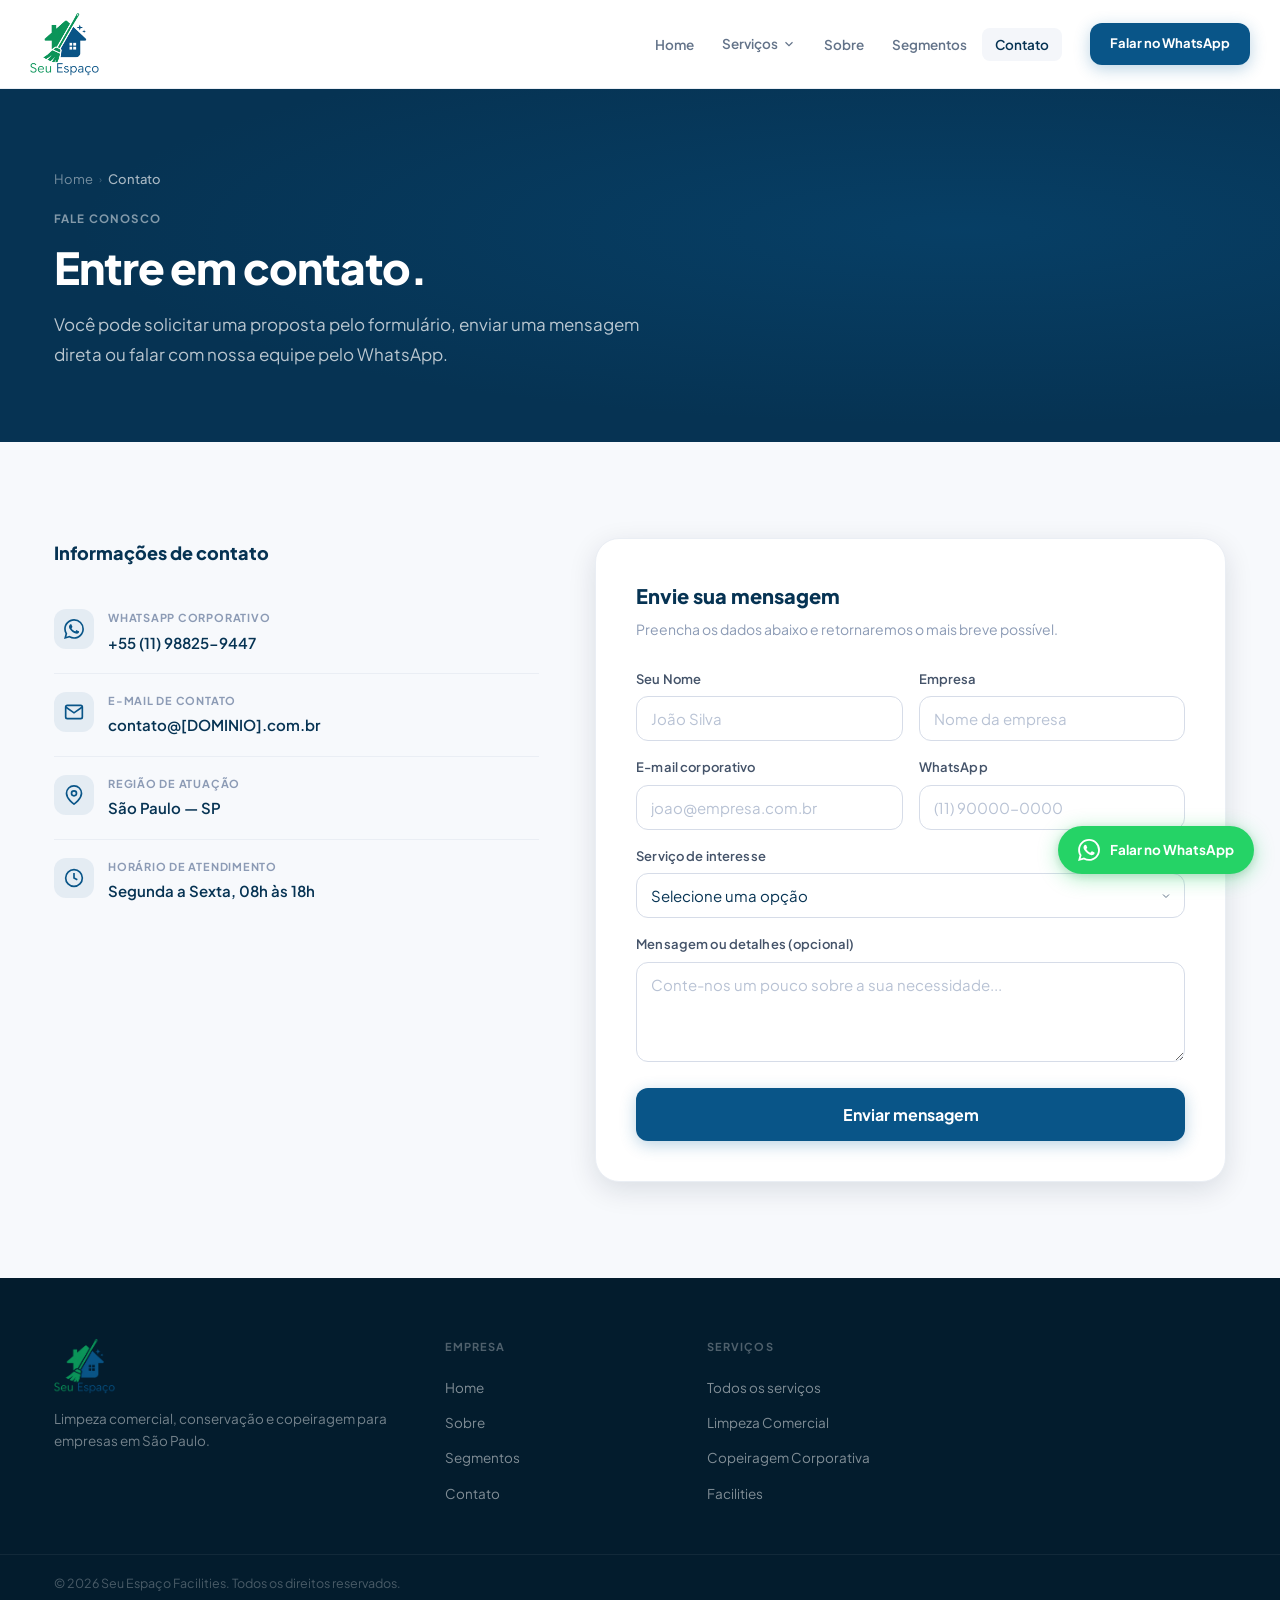
==== contato/index.html @ 8b6ae2b0 "feat: complete institutional site restructuring (SEO, Services Hub, Contact, Segments)" ====
<!DOCTYPE html>
<html lang="pt-BR">
<head>
  <meta charset="UTF-8" />
  <meta name="viewport" content="width=device-width, initial-scale=1.0" />
  <title>Contato | Seu Espaço Facilities</title>
  <meta name="description" content="Entre em contato com a Seu Espaço Facilities. Solicite uma proposta de serviços terceirizados de limpeza e copeiragem para a sua empresa." />
  <meta name="robots" content="index, follow" />
  <link rel="canonical" href="https://www.seuespaco.com.br/contato/" />
  <meta property="og:type" content="website" />
  <meta property="og:url" content="https://www.seuespaco.com.br/contato/" />
  <meta property="og:title" content="Contato | Seu Espaço Facilities" />
  <meta property="og:description" content="Solicite uma proposta de serviços terceirizados para a sua empresa." />
  <link rel="icon" type="image/png" href="/images/favicon.png" />
  <link rel="preconnect" href="https://fonts.googleapis.com" />
  <link rel="preconnect" href="https://fonts.gstatic.com" crossorigin />
  <link href="https://fonts.googleapis.com/css2?family=Plus+Jakarta+Sans:wght@400;500;600;700;800&display=swap" rel="stylesheet" />
  <link rel="stylesheet" href="/style.css" />
</head>
<body>
  <header class="site-header" id="site-header" role="banner">
    <div class="container header-inner">
      <a href="/" class="logo"><img src="/images/logo.png" alt="Seu Espaço Facilities" style="height:64px;width:auto;" /></a>
      <nav class="nav" role="navigation">
        <ul class="nav-list">
          <li><a href="/" class="nav-a">Home</a></li>
          <li class="has-dropdown">
            <a href="/servicos/" class="nav-a nav-a--has-dropdown">Serviços <svg width="14" height="14" viewBox="0 0 24 24" fill="none" stroke="currentColor" stroke-width="2"><polyline points="6 9 12 15 18 9"/></svg></a>
            <div class="nav-dropdown" role="menu">
              <a href="/servicos/limpeza-comercial/" class="dropdown-item" role="menuitem"><span class="dropdown-item-icon"><svg width="18" height="18" viewBox="0 0 24 24" fill="none" stroke="currentColor" stroke-width="1.5"><path d="M3 9l9-7 9 7v11a2 2 0 01-2 2H5a2 2 0 01-2-2z"/><polyline points="9 22 9 12 15 12 15 22"/></svg></span><span><strong>Limpeza Comercial</strong><small>Para escritórios, clínicas e empresas</small></span></a>
              <a href="/servicos/copeiragem/" class="dropdown-item" role="menuitem"><span class="dropdown-item-icon"><svg width="18" height="18" viewBox="0 0 24 24" fill="none" stroke="currentColor" stroke-width="1.5"><path d="M18 8h1a4 4 0 010 8h-1M2 8h16v9a4 4 0 01-4 4H6a4 4 0 01-4-4V8zM6 1v3M10 1v3M14 1v3"/></svg></span><span><strong>Copeiragem Corporativa</strong><small>Apoio à copa, reuniões e atendimento</small></span></a>
              <a href="/servicos/facilities/" class="dropdown-item" role="menuitem"><span class="dropdown-item-icon"><svg width="18" height="18" viewBox="0 0 24 24" fill="none" stroke="currentColor" stroke-width="1.5"><rect x="2" y="7" width="20" height="14" rx="2"/><path d="M16 21V5a2 2 0 00-2-2h-4a2 2 0 00-2 2v16"/></svg></span><span><strong>Facilities</strong><small>Soluções operacionais integradas</small></span></a>
            </div>
          </li>
          <li><a href="/sobre/" class="nav-a">Sobre</a></li>
          <li><a href="/segmentos/" class="nav-a">Segmentos</a></li>
          <li><a href="/contato/" class="nav-a nav-active">Contato</a></li>
        </ul>
      </nav>
      <a href="https://wa.me/5511988259447?text=Ol%C3%A1%21+Gostaria+de+solicitar+uma+proposta." class="btn btn-primary btn-sm header-cta" data-track="whatsapp" data-loc="header" target="_blank" rel="noopener noreferrer">Falar no WhatsApp</a>
      <button class="hamburger" id="hamburger-btn" aria-expanded="false"><span class="hbar"></span><span class="hbar"></span><span class="hbar"></span></button>
    </div>
    <nav class="mobile-menu" id="mobile-menu" aria-hidden="true">
      <ul>
        <li><a href="/" class="mob-a">Home</a></li>
        <li><button class="mob-a mob-sub-toggle" aria-expanded="false">Serviços <svg class="mob-sub-chevron" width="14" height="14" viewBox="0 0 24 24" fill="none" stroke="currentColor" stroke-width="2" style="transition:transform .2s"><polyline points="6 9 12 15 18 9"/></svg></button>
          <ul class="mob-submenu"><li><a href="/servicos/" class="mob-sub-a">Todos os Serviços</a></li><li><a href="/servicos/limpeza-comercial/" class="mob-sub-a">Limpeza Comercial</a></li><li><a href="/servicos/copeiragem/" class="mob-sub-a">Copeiragem Corporativa</a></li><li><a href="/servicos/facilities/" class="mob-sub-a">Facilities</a></li></ul></li>
        <li><a href="/sobre/" class="mob-a">Sobre</a></li>
        <li><a href="/segmentos/" class="mob-a">Segmentos</a></li>
        <li><a href="/contato/" class="mob-a">Contato</a></li>
      </ul>
      <a href="https://wa.me/5511988259447?text=Ol%C3%A1%21+Gostaria+de+solicitar+uma+proposta." class="btn btn-primary mob-cta btn-full" target="_blank" rel="noopener noreferrer">Falar no WhatsApp</a>
    </nav>
  </header>

  <main>
    <section class="page-hero" aria-label="Contato">
      <div class="container page-hero-inner">
        <nav class="breadcrumb" aria-label="Você está em">
          <a href="/">Home</a><span class="breadcrumb-sep">›</span>
          <span class="breadcrumb-current">Contato</span>
        </nav>
        <span class="page-hero-label">Fale conosco</span>
        <h1>Entre em contato.</h1>
        <p class="page-hero-desc">Você pode solicitar uma proposta pelo formulário, enviar uma mensagem direta ou falar com nossa equipe pelo WhatsApp.</p>
      </div>
    </section>

    <section class="section-pad bg-off" aria-labelledby="contato-title">
      <div class="container">
        <div class="contact-layout">
          
          <div class="contact-info fade-left">
            <h2 class="contact-info-title" id="contato-title">Informações de contato</h2>
            
            <div class="contact-info-item">
              <div class="contact-info-icon"><svg width="20" height="20" viewBox="0 0 24 24" fill="currentColor"><path d="M17.472 14.382c-.297-.149-1.758-.867-2.03-.967-.273-.099-.471-.148-.67.15-.197.297-.767.966-.94 1.164-.173.199-.347.223-.644.075-.297-.15-1.255-.463-2.39-1.475-.883-.788-1.48-1.761-1.653-2.059-.173-.297-.018-.458.13-.606.134-.133.298-.347.446-.52.149-.174.198-.298.298-.497.099-.198.05-.371-.025-.52-.075-.149-.669-1.612-.916-2.207-.242-.579-.487-.5-.669-.51-.173-.008-.371-.01-.57-.01-.198 0-.52.074-.792.372-.272.297-1.04 1.016-1.04 2.479 0 1.462 1.065 2.875 1.213 3.074.149.198 2.096 3.2 5.077 4.487.709.306 1.262.489 1.694.625.712.227 1.36.195 1.871.118.571-.085 1.758-.719 2.006-1.413.248-.694.248-1.289.173-1.413-.074-.124-.272-.198-.57-.347m-5.421 7.403h-.004a9.87 9.87 0 01-5.031-1.378l-.361-.214-3.741.982.998-3.648-.235-.374a9.86 9.86 0 01-1.51-5.26c.001-5.45 4.436-9.884 9.888-9.884 2.64 0 5.122 1.03 6.988 2.898a9.825 9.825 0 012.893 6.994c-.003 5.45-4.437 9.884-9.885 9.884m8.413-18.297A11.815 11.815 0 0012.05 0C5.495 0 .16 5.335.157 11.892c0 2.096.547 4.142 1.588 5.945L.057 24l6.305-1.654a11.882 11.882 0 005.683 1.448h.005c6.554 0 11.89-5.335 11.893-11.893a11.821 11.821 0 00-3.48-8.413z"/></svg></div>
              <div>
                <div class="contact-info-label">WhatsApp Corporativo</div>
                <div class="contact-info-value"><a href="https://wa.me/5511988259447" target="_blank" rel="noopener noreferrer">+55 (11) 98825-9447</a></div>
              </div>
            </div>

            <div class="contact-info-item">
              <div class="contact-info-icon"><svg width="20" height="20" viewBox="0 0 24 24" fill="none" stroke="currentColor" stroke-width="2"><path d="M4 4h16c1.1 0 2 .9 2 2v12c0 1.1-.9 2-2 2H4c-1.1 0-2-.9-2-2V6c0-1.1.9-2 2-2z"/><polyline points="22,6 12,13 2,6"/></svg></div>
              <div>
                <div class="contact-info-label">E-mail de Contato</div>
                <div class="contact-info-value"><a href="mailto:contato@[DOMINIO].com.br">contato@[DOMINIO].com.br</a></div>
              </div>
            </div>

            <div class="contact-info-item">
              <div class="contact-info-icon"><svg width="20" height="20" viewBox="0 0 24 24" fill="none" stroke="currentColor" stroke-width="2"><path d="M21 10c0 7-9 13-9 13s-9-6-9-13a9 9 0 0118 0z"/><circle cx="12" cy="10" r="3"/></svg></div>
              <div>
                <div class="contact-info-label">Região de Atuação</div>
                <div class="contact-info-value">São Paulo — SP</div>
              </div>
            </div>

            <div class="contact-info-item">
              <div class="contact-info-icon"><svg width="20" height="20" viewBox="0 0 24 24" fill="none" stroke="currentColor" stroke-width="2"><circle cx="12" cy="12" r="10"/><polyline points="12 6 12 12 16 14"/></svg></div>
              <div>
                <div class="contact-info-label">Horário de Atendimento</div>
                <div class="contact-info-value">Segunda a Sexta, 08h às 18h</div>
              </div>
            </div>

          </div>

          <!-- FORM -->
          <div class="contact-form-card fade-up">
            <h2 class="contact-form-title">Envie sua mensagem</h2>
            <p class="contact-form-sub">Preencha os dados abaixo e retornaremos o mais breve possível.</p>
            
            <form action="/obrigado/" method="GET" class="lp-form">
              <div class="form-row-2">
                <div class="form-group">
                  <label for="nome" class="form-label">Seu Nome</label>
                  <input type="text" id="nome" name="nome" class="form-input" placeholder="João Silva" required>
                </div>
                <div class="form-group">
                  <label for="empresa" class="form-label">Empresa</label>
                  <input type="text" id="empresa" name="empresa" class="form-input" placeholder="Nome da empresa" required>
                </div>
              </div>
              
              <div class="form-row-2">
                <div class="form-group">
                  <label for="email" class="form-label">E-mail corporativo</label>
                  <input type="email" id="email" name="email" class="form-input" placeholder="joao@empresa.com.br" required>
                </div>
                <div class="form-group">
                  <label for="telefone" class="form-label">WhatsApp</label>
                  <input type="tel" id="telefone" name="telefone" class="form-input" placeholder="(11) 90000-0000" required>
                </div>
              </div>

              <div class="form-group">
                <label for="servico" class="form-label">Serviço de interesse</label>
                <select id="servico" name="servico" class="form-select" required>
                  <option value="" disabled selected>Selecione uma opção</option>
                  <option value="Limpeza Comercial">Limpeza Comercial</option>
                  <option value="Copeiragem Corporativa">Copeiragem Corporativa</option>
                  <option value="Facilities">Facilities</option>
                  <option value="Ainda não sei / Quero avaliar">Ainda não sei / Quero avaliar</option>
                </select>
              </div>

              <div class="form-group">
                <label for="mensagem" class="form-label">Mensagem ou detalhes (opcional)</label>
                <textarea id="mensagem" name="mensagem" class="form-textarea" placeholder="Conte-nos um pouco sobre a sua necessidade..."></textarea>
              </div>

              <input type="hidden" name="origem" value="Institucional_Contato">
              <button type="submit" class="btn btn-primary btn-full btn-lg" style="margin-top:10px;">Enviar mensagem</button>
            </form>
          </div>
          
        </div>
      </div>
    </section>

  </main>

  <footer class="site-footer" role="contentinfo">
    <div class="container footer-grid">
      <div><a href="/" class="logo footer-logo"><img src="/images/logo.png" alt="Seu Espaço Facilities" style="height:56px;width:auto;" /></a><p class="footer-desc">Limpeza comercial, conservação e copeiragem para empresas em São Paulo.</p></div>
      <nav aria-label="Empresa"><h3 class="footer-col-title">Empresa</h3><ul class="footer-links"><li><a href="/" class="footer-link">Home</a></li><li><a href="/sobre/" class="footer-link">Sobre</a></li><li><a href="/segmentos/" class="footer-link">Segmentos</a></li><li><a href="/contato/" class="footer-link">Contato</a></li></ul></nav>
      <nav aria-label="Serviços"><h3 class="footer-col-title">Serviços</h3><ul class="footer-links"><li><a href="/servicos/" class="footer-link">Todos os serviços</a></li><li><a href="/servicos/limpeza-comercial/" class="footer-link">Limpeza Comercial</a></li><li><a href="/servicos/copeiragem/" class="footer-link">Copeiragem Corporativa</a></li><li><a href="/servicos/facilities/" class="footer-link">Facilities</a></li></ul></nav>
    </div>
    <div class="footer-bar"><div class="container footer-bar-inner"><p>© <span data-year></span> Seu Espaço Facilities. Todos os direitos reservados.</p></div></div>
  </footer>
  <a href="https://wa.me/5511988259447?text=Ol%C3%A1%21+Gostaria+de+solicitar+uma+proposta." class="wa-float" target="_blank" rel="noopener noreferrer" aria-label="Falar pelo WhatsApp" data-track="whatsapp" data-loc="float_contato">
    <svg width="22" height="22" viewBox="0 0 24 24" fill="currentColor"><path d="M17.472 14.382c-.297-.149-1.758-.867-2.03-.967-.273-.099-.471-.148-.67.15-.197.297-.767.966-.94 1.164-.173.199-.347.223-.644.075-.297-.15-1.255-.463-2.39-1.475-.883-.788-1.48-1.761-1.653-2.059-.173-.297-.018-.458.13-.606.134-.133.298-.347.446-.52.149-.174.198-.298.298-.497.099-.198.05-.371-.025-.52-.075-.149-.669-1.612-.916-2.207-.242-.579-.487-.5-.669-.51-.173-.008-.371-.01-.57-.01-.198 0-.52.074-.792.372-.272.297-1.04 1.016-1.04 2.479 0 1.462 1.065 2.875 1.213 3.074.149.198 2.096 3.2 5.077 4.487.709.306 1.262.489 1.694.625.712.227 1.36.195 1.871.118.571-.085 1.758-.719 2.006-1.413.248-.694.248-1.289.173-1.413-.074-.124-.272-.198-.57-.347m-5.421 7.403h-.004a9.87 9.87 0 01-5.031-1.378l-.361-.214-3.741.982.998-3.648-.235-.374a9.86 9.86 0 01-1.51-5.26c.001-5.45 4.436-9.884 9.888-9.884 2.64 0 5.122 1.03 6.988 2.898a9.825 9.825 0 012.893 6.994c-.003 5.45-4.437 9.884-9.885 9.884m8.413-18.297A11.815 11.815 0 0012.05 0C5.495 0 .16 5.335.157 11.892c0 2.096.547 4.142 1.588 5.945L.057 24l6.305-1.654a11.882 11.882 0 005.683 1.448h.005c6.554 0 11.89-5.335 11.893-11.893a11.821 11.821 0 00-3.48-8.413z"/></svg>
    <span class="wa-float-label">Falar no WhatsApp</span>
  </a>
  <script src="/script.js"></script>
</body>
</html>
---- style.css ----
/* =============================================
   VALDIRENE FACILITIES — DESIGN SYSTEM
   Shared stylesheet for Home + 2 Landing Pages
   ============================================= */

/* --- TOKENS --- */
:root {
  --navy:       #063353;
  --navy-mid:   #09446d;
  --navy-deep:  #031c2d;
  --accent:     #095588;
  --accent-dark:#07446d;
  --accent-light:rgba(9,85,136,0.08);
  --teal:       #0b9559;
  --white:      #FFFFFF;
  --off-white:  #F7F9FC;
  --gray-50:    #F4F6FA;
  --gray-100:   #EAEEf4;
  --gray-200:   #D6DCE8;
  --gray-300:   #B8C2D4;
  --gray-400:   #8C9BB5;
  --gray-500:   #637389;
  --gray-600:   #445369;
  --gray-700:   #2D3D55;
  --gray-800:   #1C2C42;
  --success:    #0b9559;

  --font: 'Plus Jakarta Sans', system-ui, -apple-system, sans-serif;

  --max-w:        1220px;
  --px:           24px;
  --px-m:         20px;
  --section-v:    96px;
  --section-v-m:  60px;

  --r-sm:   8px;
  --r-md:   12px;
  --r-lg:   18px;
  --r-xl:   24px;
  --r-full: 9999px;

  --sh-xs: 0 1px 4px rgba(12,26,46,.06);
  --sh-sm: 0 4px 12px rgba(12,26,46,.09);
  --sh-md: 0 8px 28px rgba(12,26,46,.12);
  --sh-lg: 0 16px 48px rgba(12,26,46,.16);

  --ease: cubic-bezier(.4,0,.2,1);
  --t:    .22s var(--ease);
  --tf:   .14s var(--ease);
}

/* --- RESET --- */
*,*::before,*::after{box-sizing:border-box;margin:0;padding:0}
html{scroll-behavior:smooth;-webkit-text-size-adjust:100%}
body{font-family:var(--font);font-size:16px;line-height:1.65;color:var(--gray-600);background:var(--white);overflow-x:hidden;-webkit-font-smoothing:antialiased}
img{display:block;max-width:100%;height:auto}
a{color:inherit;text-decoration:none}
ul,ol{list-style:none}
button{font-family:inherit;cursor:pointer;border:none;background:none}
input,select,textarea{font-family:inherit}

/* --- LAYOUT --- */
.container{width:100%;max-width:var(--max-w);margin-inline:auto;padding-inline:var(--px)}
.section-pad{padding-block:var(--section-v)}
.bg-white{background:var(--white)}
.bg-off{background:var(--off-white)}
.bg-gray{background:var(--gray-50)}
.bg-dark{background:var(--navy)}

/* --- TYPOGRAPHY --- */
.label{
  display:inline-flex;align-items:center;gap:8px;
  font-size:11.5px;font-weight:700;letter-spacing:.1em;text-transform:uppercase;
  color:var(--accent);margin-bottom:14px
}
.label--light{color:rgba(255,255,255,.5)}
.label--muted{color:var(--gray-400)}

.section-head{text-align:center;max-width:680px;margin-inline:auto;margin-bottom:60px}
.section-head--left{text-align:left;margin-inline:0}

h1.display{
  font-size:clamp(38px,5.5vw,62px);font-weight:800;
  color:var(--navy);line-height:1.08;letter-spacing:-.03em
}
h2.title{
  font-size:clamp(26px,3.8vw,42px);font-weight:800;
  color:var(--navy);line-height:1.15;letter-spacing:-.025em;margin-bottom:18px
}
h2.title--light{color:var(--white)}
h3.card-title{
  font-size:17px;font-weight:800;color:var(--navy);
  line-height:1.3;margin-bottom:8px
}
.subtitle{font-size:17px;color:var(--gray-500);line-height:1.72;max-width:560px}
.subtitle--center{margin-inline:auto}
.subtitle--light{color:rgba(255,255,255,.65)}
.accent-word{color:var(--accent)}

/* --- BUTTONS --- */
.btn{
  display:inline-flex;align-items:center;justify-content:center;gap:10px;
  font-weight:700;font-size:15px;border-radius:var(--r-md);
  padding:14px 28px;transition:all var(--t);white-space:nowrap;
  position:relative;overflow:hidden
}
.btn-lg{font-size:16px;padding:16px 36px}
.btn-xl{font-size:17px;padding:18px 42px}
.btn-sm{font-size:13px;padding:10px 20px}
.btn-full{width:100%}

.btn-primary{
  background:var(--accent);color:var(--white);
  box-shadow:0 4px 16px rgba(29,111,164,.3)
}
.btn-primary:hover{background:var(--accent-dark);transform:translateY(-1px);box-shadow:0 6px 22px rgba(29,111,164,.42)}
.btn-primary:active{transform:translateY(0)}

.btn-ghost{
  background:transparent;color:var(--navy);
  border:1.5px solid var(--gray-200)
}
.btn-ghost:hover{border-color:var(--gray-300);background:var(--gray-50)}

.btn-ghost-light{
  background:transparent;color:var(--white);
  border:1.5px solid rgba(255,255,255,.3)
}
.btn-ghost-light:hover{border-color:rgba(255,255,255,.6);background:rgba(255,255,255,.07)}

.btn-white{
  background:var(--white);color:var(--navy);font-weight:800;
  box-shadow:0 4px 18px rgba(0,0,0,.14)
}
.btn-white:hover{background:var(--off-white);transform:translateY(-1px);box-shadow:0 6px 26px rgba(0,0,0,.2)}

.btn-wa{
  background:#25D366;color:var(--white);
  box-shadow:0 4px 16px rgba(37,211,102,.3)
}
.btn-wa:hover{background:#1EB858;transform:translateY(-1px)}

/* --- HEADER (Full — Home) --- */
.site-header{
  position:relative;z-index:900;
  background:rgba(255,255,255,.96);backdrop-filter:blur(14px);-webkit-backdrop-filter:blur(14px);
  border-bottom:1px solid var(--gray-100);transition:box-shadow var(--t)
}
.site-header.scrolled{box-shadow:var(--sh-sm)}
.header-inner{display:flex;align-items:center;gap:28px;min-height:80px;padding:12px 0}

.logo{display:flex;align-items:center;gap:10px;flex-shrink:0}
.logo-mark{
  width:34px;height:34px;background:var(--navy);color:var(--white);
  border-radius:8px;display:flex;align-items:center;justify-content:center;
  font-weight:800;font-size:17px;letter-spacing:-.02em
}
.logo-name{font-size:16px;font-weight:800;color:var(--navy);letter-spacing:-.02em}

.nav{margin-left:auto}
.nav-list{display:flex;align-items:center;gap:2px}
.nav-a{
  font-size:13.5px;font-weight:600;color:var(--gray-500);
  padding:8px 13px;border-radius:var(--r-sm);transition:all var(--tf)
}
.nav-a:hover,.nav-a.active{color:var(--navy);background:var(--gray-50)}

.header-cta{flex-shrink:0}

.hamburger{display:none;flex-direction:column;gap:5px;padding:8px;margin-left:auto}
.hbar{display:block;width:22px;height:2px;background:var(--navy);border-radius:2px;transition:all var(--tf)}
.hamburger[aria-expanded="true"] .hbar:nth-child(1){transform:translateY(7px) rotate(45deg)}
.hamburger[aria-expanded="true"] .hbar:nth-child(2){opacity:0}
.hamburger[aria-expanded="true"] .hbar:nth-child(3){transform:translateY(-7px) rotate(-45deg)}

.mobile-menu{
  display:none;flex-direction:column;gap:2px;
  padding:14px var(--px) 18px;border-top:1px solid var(--gray-100);background:var(--white)
}
.mobile-menu.open{display:flex}
.mob-a{
  display:block;font-size:15px;font-weight:600;color:var(--gray-500);
  padding:11px 13px;border-radius:var(--r-sm);transition:color var(--tf)
}
.mob-a:hover{color:var(--navy)}
.mob-cta{margin-top:10px}

/* --- HEADER (Strip — Landing Pages) --- */
.lp-header{
  position:relative;z-index:900;
  background:rgba(255,255,255,.97);backdrop-filter:blur(14px);-webkit-backdrop-filter:blur(14px);
  border-bottom:1px solid var(--gray-100);transition:box-shadow var(--t)
}
.lp-header.scrolled{box-shadow:var(--sh-sm)}
.lp-header-inner{
  display:flex;align-items:center;justify-content:space-between;
  gap:20px;min-height:80px;padding:12px 0;
}
.lp-header-note{font-size:13px;color:var(--gray-400)}
@media(max-width:640px){.lp-header-note{display:none}}

/* --- HERO (Home) --- */
.home-hero{
  background:linear-gradient(150deg,var(--off-white) 0%,var(--white) 55%);
  padding-top:72px;padding-bottom:72px;overflow:hidden;position:relative
}
.home-hero::before{
  content:'';position:absolute;top:-160px;right:-160px;
  width:600px;height:600px;border-radius:50%;
  background:radial-gradient(circle,rgba(29,111,164,.05),transparent 70%);pointer-events:none
}
.home-hero-inner{display:grid;grid-template-columns:1fr 1fr;gap:64px;align-items:center}

.hero-badge{
  display:inline-flex;align-items:center;gap:9px;
  font-size:12.5px;font-weight:600;color:var(--gray-500);
  background:var(--white);border:1px solid var(--gray-200);
  border-radius:var(--r-full);padding:5px 15px;margin-bottom:24px;
  box-shadow:var(--sh-xs)
}
.badge-dot{width:7px;height:7px;background:var(--success);border-radius:50%;animation:pulse 2s infinite}
@keyframes pulse{0%,100%{opacity:1;transform:scale(1)}50%{opacity:.7;transform:scale(1.2)}}

.hero-cta-row{display:flex;gap:14px;flex-wrap:wrap;margin-top:32px}
.hero-note{margin-top:28px;font-size:13px;color:var(--gray-400);display:flex;align-items:center;gap:20px;flex-wrap:wrap}
.hero-note-item{display:flex;align-items:center;gap:7px}
.hero-note-item svg{color:var(--accent);flex-shrink:0}

.hero-img-wrap{position:relative}
.hero-img-container{
  position:relative;border-radius:var(--r-xl);overflow:hidden;
  box-shadow:var(--sh-lg)
}
.hero-img{width:100%;height:460px;object-fit:cover;display:block;transition:transform .55s ease}
.hero-img-container:hover .hero-img{transform:scale(1.025)}
.hero-img-chip{
  position:absolute;bottom:20px;left:20px;right:20px;
  display:flex;align-items:center;gap:12px;
  background:rgba(12,26,46,.82);backdrop-filter:blur(8px);
  border-radius:var(--r-md);padding:12px 16px;color:var(--white)
}
.chip-icon{
  width:34px;height:34px;min-width:34px;background:var(--accent);
  border-radius:7px;display:flex;align-items:center;justify-content:center
}
.chip-title{display:block;font-size:12.5px;font-weight:700}
.chip-sub{display:block;font-size:11.5px;color:rgba(255,255,255,.55)}

/* --- HERO (Landing Pages) --- */
.lp-hero{
  background:var(--navy);
  padding-top:80px;padding-bottom:80px;
  position:relative;overflow:hidden
}
.lp-hero::before{
  content:'';position:absolute;inset:0;
  background:linear-gradient(110deg,rgba(8,17,31,.75) 0%,rgba(8,17,31,.35) 60%,transparent 100%);
  z-index:1;pointer-events:none
}
.lp-hero-bg{position:absolute;inset:0;z-index:0}
.lp-hero-bg img{width:100%;height:100%;object-fit:cover;opacity:.45}
.lp-hero-inner{position:relative;z-index:2;max-width:700px}

/* --- HERO (Landing Pages - LIGHT THEME) --- */
.lp-hero-light{
  background:var(--off-white);
  padding-top:60px;padding-bottom:80px;
  position:relative;overflow:hidden
}
.lp-hero-light .lp-hero-inner{
  max-width:100%;
}
.lp-hero-light h1.lp-h1{
  color:var(--navy);
}
.lp-hero-light .lp-hero-sub{
  color:var(--gray-600);
}

h1.lp-h1{
  font-size:clamp(34px,5vw,56px);font-weight:800;
  color:var(--white);line-height:1.08;letter-spacing:-.03em;margin-bottom:22px
}
.lp-hero-sub{font-size:18px;color:rgba(255,255,255,.75);line-height:1.65;margin-bottom:36px;max-width:540px}
.lp-hero-cta{display:flex;gap:14px;flex-wrap:wrap;margin-bottom:28px}
.lp-hero-trust{
  display:inline-flex;align-items:center;gap:8px;
  font-size:13px;color:rgba(255,255,255,.45)
}
.lp-hero-trust svg{color:var(--success)}

/* --- TRUST BAR --- */
.trust-bar{background:var(--navy-mid);padding-block:28px;border-top:1px solid rgba(255,255,255,.04)}
.trust-bar-inner{display:flex;align-items:center;justify-content:center;flex-wrap:wrap;gap:0}
.trust-i{
  display:flex;align-items:center;gap:8px;
  font-size:13.5px;font-weight:600;color:rgba(255,255,255,.8);
  padding-inline:24px
}
.trust-i svg{color:var(--accent);flex-shrink:0}
.trust-sep{width:1px;height:18px;background:rgba(255,255,255,.12)}

/* --- PROBLEM / IDENTIFICATION (LP) --- */
.ident-section{background:var(--off-white)}
.ident-block{
  max-width:680px;margin-inline:auto;
  border-left:3px solid var(--accent);
  padding:36px 40px;
  background:var(--white);border-radius:0 var(--r-lg) var(--r-lg) 0;
  box-shadow:var(--sh-sm)
}
.ident-block p{font-size:17px;color:var(--gray-600);line-height:1.8;margin-bottom:10px}
.ident-block p:last-child{margin-bottom:0}
.ident-block .ident-close{
  display:block;margin-top:24px;font-size:17px;font-weight:700;
  color:var(--navy);border-top:1px solid var(--gray-100);padding-top:18px
}

/* --- GRID CARDS --- */
.cards-4{display:grid;grid-template-columns:repeat(4,1fr);gap:20px}
.cards-3{display:grid;grid-template-columns:repeat(3,1fr);gap:20px}
.cards-2{display:grid;grid-template-columns:repeat(2,1fr);gap:20px}

.card{
  background:var(--white);border:1px solid var(--gray-200);
  border-radius:var(--r-lg);padding:28px 24px;
  transition:all var(--t);position:relative;overflow:hidden
}
.card::after{
  content:'';position:absolute;top:0;left:0;right:0;height:3px;
  background:var(--gray-200);transition:background var(--t)
}
.card:hover{box-shadow:var(--sh-md);transform:translateY(-3px);border-color:transparent}
.card:hover::after{background:var(--accent)}
.card--on-dark{background:rgba(255,255,255,.06);border-color:rgba(255,255,255,.1)}
.card--on-dark:hover{background:rgba(255,255,255,.1);border-color:rgba(255,255,255,.15)}
.card--on-dark .card-title{color:var(--white)}
.card--on-dark .card-text{color:rgba(255,255,255,.6)}
.card-icon{
  width:48px;height:48px;background:var(--accent-light);
  border-radius:var(--r-sm);display:flex;align-items:center;justify-content:center;
  color:var(--accent);margin-bottom:18px;flex-shrink:0
}
.card-title{font-size:16px;font-weight:800;color:var(--navy);margin-bottom:8px;line-height:1.3}
.card-text{font-size:14px;color:var(--gray-500);line-height:1.65}
.card-link{
  display:inline-flex;align-items:center;gap:6px;margin-top:16px;
  font-size:13.5px;font-weight:700;color:var(--accent);transition:gap var(--tf)
}
.card-link:hover{gap:10px}
.card--featured{border-color:var(--accent);box-shadow:0 0 0 1px rgba(29,111,164,.15)}
.card--featured::after{background:var(--accent)}
.card-tag{
  display:inline-flex;align-items:center;
  font-size:10.5px;font-weight:700;letter-spacing:.07em;text-transform:uppercase;
  color:var(--gray-500);background:var(--gray-100);
  border-radius:var(--r-full);padding:3px 9px;margin-bottom:12px;width:fit-content
}

/* --- SEGMENT CARDS (image) --- */
.seg-grid{display:grid;grid-template-columns:repeat(4,1fr);gap:20px}
.seg-card{
  border-radius:var(--r-lg);overflow:hidden;border:1px solid var(--gray-200);
  background:var(--white);transition:all var(--t)
}
.seg-card:hover{box-shadow:var(--sh-md);transform:translateY(-3px)}
.seg-img-wrap{position:relative;height:175px;overflow:hidden}
.seg-img-wrap img{width:100%;height:100%;object-fit:cover;transition:transform .5s ease}
.seg-card:hover .seg-img-wrap img{transform:scale(1.06)}
.seg-img-overlay{position:absolute;inset:0;background:linear-gradient(to bottom,transparent 40%,rgba(12,26,46,.5) 100%)}
.seg-body{padding:20px}
.seg-title{font-size:15.5px;font-weight:800;color:var(--navy);margin-bottom:6px}
.seg-text{font-size:13.5px;color:var(--gray-500);line-height:1.6}

/* --- MECHANISM / FLOW VISUAL --- */
.mech-wrap{
  display:flex;align-items:flex-start;justify-content:center;
  gap:0;flex-wrap:nowrap
}
.mech-step{
  display:flex;flex-direction:column;align-items:center;
  text-align:center;padding:0 16px;flex:1
}
.mech-circle{
  width:62px;height:62px;border-radius:50%;
  background:var(--white);border:2px solid var(--gray-200);
  display:flex;align-items:center;justify-content:center;
  color:var(--navy);position:relative;z-index:1;
  box-shadow:var(--sh-xs);transition:all var(--t);flex-shrink:0
}
.mech-step:hover .mech-circle{
  background:var(--accent);border-color:var(--accent);color:var(--white);
  box-shadow:0 0 0 6px rgba(29,111,164,.12),var(--sh-sm)
}
.mech-label{font-size:13px;font-weight:700;color:var(--navy);margin-top:12px;line-height:1.3}
.mech-arrow{
  display:flex;align-items:center;padding-top:18px;
  color:var(--gray-300);flex-shrink:0
}

/* --- HOW IT WORKS --- */
.how-grid{display:grid;grid-template-columns:repeat(3,1fr);gap:24px;position:relative}
.how-grid::before{
  content:'';position:absolute;top:60px;left:calc(16.66% + 12px);right:calc(16.66% + 12px);
  height:2px;background:linear-gradient(to right,var(--accent),var(--teal));opacity:.18
}
.how-step{display:flex;flex-direction:column;align-items:center;text-align:center;padding:0 12px}
.how-num{
  width:72px;height:72px;border-radius:50%;
  background:var(--navy);color:var(--white);
  display:flex;align-items:center;justify-content:center;
  font-size:19px;font-weight:800;letter-spacing:-.02em;
  margin-bottom:24px;position:relative;z-index:1;
  box-shadow:0 0 0 6px var(--white),0 0 0 8px var(--gray-100);
  transition:background var(--t),box-shadow var(--t)
}
.how-step:hover .how-num{
  background:var(--accent);
  box-shadow:0 0 0 6px var(--white),0 0 0 8px rgba(29,111,164,.2),0 6px 20px rgba(29,111,164,.3)
}
.how-step-title{font-size:15.5px;font-weight:800;color:var(--navy);margin-bottom:8px}
.how-step-text{font-size:13.5px;color:var(--gray-500);line-height:1.65}

/* --- DARK CTA SECTION --- */
.dark-cta{
  background:linear-gradient(135deg,var(--navy-deep) 0%,var(--navy-mid) 50%,#0A1D3B 100%);
  padding-block:88px;position:relative;overflow:hidden
}
.dark-cta::before{
  content:'';position:absolute;top:-120px;right:-120px;
  width:500px;height:500px;border-radius:50%;
  background:radial-gradient(circle,rgba(29,111,164,.12),transparent 70%);pointer-events:none
}
.dark-cta-inner{text-align:center;position:relative;z-index:1;max-width:620px;margin-inline:auto}
.dark-cta-btns{display:flex;gap:16px;justify-content:center;flex-wrap:wrap;margin-top:36px}

/* --- FORMULÁRIO --- */
.form-section{background:var(--off-white)}
.form-grid{display:grid;grid-template-columns:1fr 1.6fr;gap:72px;align-items:start}
.form-info-title{font-size:clamp(24px,3vw,36px);font-weight:800;color:var(--navy);letter-spacing:-.025em;margin-bottom:14px}
.form-info-text{font-size:15.5px;color:var(--gray-500);line-height:1.7;margin-bottom:32px}
.contact-list{display:flex;flex-direction:column;gap:18px}
.contact-item{display:flex;align-items:center;gap:14px}
.contact-icon{
  width:40px;height:40px;min-width:40px;background:var(--white);
  border:1px solid var(--gray-200);border-radius:var(--r-sm);
  display:flex;align-items:center;justify-content:center;color:var(--accent);
  box-shadow:var(--sh-xs)
}
.contact-item strong{display:block;font-size:12.5px;font-weight:700;color:var(--navy);margin-bottom:1px}
.contact-item a,.contact-item span{font-size:13.5px;color:var(--gray-500)}
.contact-item a:hover{color:var(--accent)}

.form-card{
  background:var(--white);border:1px solid var(--gray-200);
  border-radius:var(--r-xl);padding:44px;box-shadow:var(--sh-md)
}
.form-body{display:flex;flex-direction:column;gap:18px}
.form-row{display:grid;grid-template-columns:1fr 1fr;gap:18px}
.form-group{display:flex;flex-direction:column;gap:7px}
.form-group.full{grid-column:1/-1}
.form-label{font-size:12.5px;font-weight:700;color:var(--navy);letter-spacing:.01em}
.form-label span{color:var(--accent)}
.form-input,.form-select,.form-textarea{
  width:100%;padding:12px 15px;
  border:1.5px solid var(--gray-200);border-radius:var(--r-md);
  font-size:14px;color:var(--navy);background:var(--white);
  transition:border-color var(--tf),box-shadow var(--tf);outline:none
}
.form-input::placeholder,.form-textarea::placeholder{color:var(--gray-300)}
.form-input:focus,.form-select:focus,.form-textarea:focus{
  border-color:var(--accent);box-shadow:0 0 0 3px rgba(29,111,164,.1)
}
.form-input.error{border-color:#E53E3E}
.sel-wrap{position:relative}
.form-select{appearance:none;cursor:pointer;padding-right:38px}
.sel-icon{position:absolute;right:13px;top:50%;transform:translateY(-50%);color:var(--gray-400);pointer-events:none}
.form-textarea{resize:vertical;min-height:96px}
.form-note{font-size:11.5px;color:var(--gray-400);text-align:center;margin-top:12px}
.form-success{text-align:center;padding:48px 24px}
.form-success-icon{
  width:68px;height:68px;background:rgba(13,155,108,.1);border-radius:50%;
  display:flex;align-items:center;justify-content:center;
  margin-inline:auto;margin-bottom:18px;color:var(--success)
}
.form-success h3{font-size:21px;font-weight:800;color:var(--navy);margin-bottom:10px}
.form-success p{font-size:15px;color:var(--gray-500);line-height:1.7}

/* --- FAQ --- */
.faq-wrap{max-width:780px;margin-inline:auto}
.faq-list{border-radius:var(--r-lg);overflow:hidden;border:1px solid var(--gray-200)}
.faq-item{border-bottom:1px solid var(--gray-100)}
.faq-item:last-child{border-bottom:none}
.faq-btn{
  width:100%;display:flex;align-items:center;justify-content:space-between;gap:20px;
  padding:22px 26px;text-align:left;
  font-size:15px;font-weight:700;color:var(--navy);
  background:var(--white);transition:background var(--tf)
}
.faq-btn:hover,.faq-btn[aria-expanded="true"]{background:var(--gray-50)}
.faq-chevron{flex-shrink:0;color:var(--accent);transition:transform var(--t)}
.faq-btn[aria-expanded="true"] .faq-chevron{transform:rotate(180deg)}
.faq-answer{
  padding:0 26px 22px;font-size:14.5px;color:var(--gray-500);line-height:1.72;
  background:var(--gray-50);animation:fadeDown .2s ease
}
@keyframes fadeDown{from{opacity:0;transform:translateY(-6px)}to{opacity:1;transform:translateY(0)}}

/* --- FINAL CTA --- */
.final-cta{padding-block:88px;background:var(--off-white);text-align:center}
.final-cta-inner{max-width:580px;margin-inline:auto}
.final-cta-title{
  font-size:clamp(30px,4vw,46px);font-weight:800;color:var(--navy);
  line-height:1.12;letter-spacing:-.03em;margin-bottom:18px
}
.final-cta-text{font-size:17px;color:var(--gray-500);line-height:1.7;margin-bottom:36px}
.final-cta-btns{display:flex;gap:14px;justify-content:center;flex-wrap:wrap}

/* --- FOOTER --- */
.site-footer{background:var(--navy-deep);color:rgba(255,255,255,.55)}
.footer-grid{
  display:grid;grid-template-columns:1.6fr 1fr 1fr 1.2fr;
  gap:48px;padding-top:60px;padding-bottom:48px
}
.footer-logo .logo-mark{background:rgba(255,255,255,.1);color:var(--white)}
.footer-logo .logo-name{color:var(--white)}
.footer-desc{font-size:13.5px;color:rgba(255,255,255,.45);line-height:1.7;margin-top:14px;margin-bottom:22px}
.footer-social{display:flex;gap:10px}
.soc-a{
  width:36px;height:36px;background:rgba(255,255,255,.07);border-radius:var(--r-sm);
  display:flex;align-items:center;justify-content:center;
  color:rgba(255,255,255,.45);transition:all var(--tf)
}
.soc-a:hover{background:rgba(255,255,255,.14);color:var(--white)}
.footer-col-title{
  font-size:11px;font-weight:700;letter-spacing:.1em;text-transform:uppercase;
  color:rgba(255,255,255,.3);margin-bottom:18px
}
.footer-links{display:flex;flex-direction:column;gap:9px}
.footer-link{font-size:13.5px;color:rgba(255,255,255,.5);transition:color var(--tf)}
.footer-link:hover{color:var(--white)}
.footer-contacts{display:flex;flex-direction:column;gap:14px}
.footer-ci{display:flex;align-items:center;gap:11px;font-size:13px;color:rgba(255,255,255,.5)}
.footer-ci svg{color:var(--accent);flex-shrink:0}
.footer-ci a{color:rgba(255,255,255,.5);transition:color var(--tf)}
.footer-ci a:hover{color:var(--white)}
.footer-bar{border-top:1px solid rgba(255,255,255,.06)}
.footer-bar-inner{
  display:flex;align-items:center;justify-content:space-between;
  gap:12px;padding-block:18px;font-size:12.5px;color:rgba(255,255,255,.28)
}

/* --- WHATSAPP FLOAT --- */
.wa-float{
  position:fixed;bottom:26px;right:26px;z-index:990;
  display:flex;align-items:center;gap:10px;
  background:#25D366;color:var(--white);
  font-size:13.5px;font-weight:700;
  padding:13px 20px;border-radius:var(--r-full);
  box-shadow:0 4px 20px rgba(37,211,102,.4),0 2px 8px rgba(0,0,0,.12);
  transition:all var(--t)
}
.wa-float:hover{background:#1EB858;transform:translateY(-2px);box-shadow:0 6px 26px rgba(37,211,102,.5)}
.wa-float-label{white-space:nowrap}

/* --- ANIMATIONS --- */
.fade-up{opacity:0;transform:translateY(22px);transition:opacity .6s ease,transform .6s ease}
.fade-left{opacity:0;transform:translateX(-28px);transition:opacity .65s ease,transform .65s ease}
.fade-right{opacity:0;transform:translateX(28px);transition:opacity .65s ease .12s,transform .65s ease .12s}
.fade-up.vis,.fade-left.vis,.fade-right.vis{opacity:1;transform:translate(0)}

.cards-4 .card:nth-child(2){transition-delay:.08s}
.cards-4 .card:nth-child(3){transition-delay:.16s}
.cards-4 .card:nth-child(4){transition-delay:.24s}
.cards-3 .card:nth-child(2){transition-delay:.1s}
.cards-3 .card:nth-child(3){transition-delay:.2s}
.how-grid .how-step:nth-child(2){transition-delay:.1s}
.how-grid .how-step:nth-child(3){transition-delay:.2s}
.how-grid .how-step:nth-child(4){transition-delay:.3s}
.seg-grid .seg-card:nth-child(2){transition-delay:.08s}
.seg-grid .seg-card:nth-child(3){transition-delay:.16s}
.seg-grid .seg-card:nth-child(4){transition-delay:.24s}

/* --- MECHANISM (ANTES/DEPOIS) --- */
.mech-grid{display:flex;flex-wrap:wrap;gap:24px;max-width:1000px;margin:0 auto;align-items:stretch}
.mech-card{flex:1;min-width:260px;background:var(--white);border:1px solid var(--gray-200);border-radius:12px;padding:40px;display:flex;flex-direction:column}
.mech-card-featured{flex:1;min-width:260px;background:var(--white);border:2px solid var(--accent);border-radius:12px;padding:40px;box-shadow:0 8px 24px rgba(9, 85, 136, 0.1);display:flex;flex-direction:column;position:relative}

/* --- FOCUS --- */
:focus-visible{outline:2px solid var(--accent);outline-offset:3px;border-radius:4px}

/* --- FAQ ACCORDION --- */
.faq-list { max-width: 800px; margin: 0 auto; background: var(--white); border: 1px solid var(--gray-200); border-radius: 12px; overflow: hidden; box-shadow: var(--sh-sm); }
.faq-item { border-bottom: 1px solid var(--gray-100); }
.faq-item:last-child { border-bottom: none; }
.faq-btn { width: 100%; display: flex; justify-content: space-between; align-items: center; padding: 24px 32px; text-align: left; font-weight: 700; font-size: 17px; color: var(--navy); transition: all var(--tf); }
.faq-btn:hover { background: var(--gray-50); color: var(--accent); }
.faq-icon { transition: transform 0.3s ease; }
.faq-btn[aria-expanded="true"] .faq-icon { transform: rotate(180deg); }
.faq-content { max-height: 0; overflow: hidden; transition: max-height 0.3s ease; }
.faq-text { padding: 0 32px 24px 32px; color: var(--gray-500); }

/* --- MOBILE CTA BAR --- */
.mobile-cta-bar { display: none; position: fixed; bottom: 0; left: 0; right: 0; background: var(--white); padding: 12px 16px; border-top: 1px solid var(--gray-100); z-index: 999; box-shadow: 0 -4px 16px rgba(0,0,0,0.06); }

/* --- RESPONSIVE TABLET --- */
@media(max-width:1024px){
  :root{--section-v:72px}
  .home-hero-inner{grid-template-columns:1fr;gap:48px}
  .hero-img{height:380px}
  .cards-4{grid-template-columns:repeat(2,1fr)}
  .seg-grid{grid-template-columns:repeat(2,1fr)}
  .how-grid{grid-template-columns:repeat(2,1fr);gap:36px}
  .how-grid::before{display:none}
  .form-grid{grid-template-columns:1fr;gap:44px}
  .footer-grid{grid-template-columns:1fr 1fr;gap:36px}
}

/* --- RESPONSIVE MOBILE --- */
@media(max-width:768px){
  :root{--section-v:var(--section-v-m);--px:var(--px-m)}
  .nav,.header-cta{display:none !important}
  .lp-header-inner .btn{display:none !important}
  .header-inner, .lp-header-inner { position: relative; justify-content: center; }
  .header-inner .logo, .lp-header-inner .logo { position: absolute; left: 50%; transform: translateX(-50%); }
  .hamburger{display:flex}
  .home-hero{padding-block:52px}
  .hero-img{height:260px}
  .hero-img-chip{display:none}
  .hero-cta-row{flex-direction:column;align-items:stretch}
  .hero-cta-row .btn{width:100%;justify-content:center}
  .cards-4,.cards-3,.cards-2{grid-template-columns:1fr;gap:14px}
  .seg-grid{grid-template-columns:1fr;gap:14px}
  .how-grid{grid-template-columns:1fr;gap:24px}
  .how-step{flex-direction:column;text-align:center;gap:12px;align-items:center}
  .how-step img { width: 80px !important; margin-bottom: 12px !important; }
  .how-num{min-width:56px;width:56px;height:56px;font-size:16px;margin-bottom:0}
  .mech-grid { gap: 16px }
  .mech-card, .mech-card-featured { padding: 24px; min-width: unset; width: 100%; }
  .dark-cta{padding-block:64px}
  .dark-cta-btns{flex-direction:column;align-items:stretch}
  .dark-cta-btns .btn{width:100%;justify-content:center}
  .form-card{padding:24px 18px}
  .form-row{grid-template-columns:1fr;gap:16px}
  .final-cta-btns{flex-direction:column;align-items:stretch}
  .final-cta-btns .btn{width:100%;justify-content:center}
  .footer-grid{grid-template-columns:1fr}
  .footer-bar-inner{flex-direction:column;text-align:center;gap:6px}
  .wa-float{bottom:18px;right:18px;padding:12px 16px}
  .section-head{margin-bottom:40px}
  .trust-sep{display:none}
  .trust-i{padding-block:6px}
  .lp-hero{padding-block:64px}
  h1.lp-h1{font-size:clamp(30px,8vw,44px)}
  .lp-hero-cta{flex-direction:column;align-items:stretch}
  .lp-hero-cta .btn{width:100%;justify-content:center}
  .ident-block{padding:24px 22px}
  .btn-xl{font-size:15px;padding:15px 26px}
  .faq-btn{padding:20px 20px;font-size:16px}
  .faq-text{padding:0 20px 20px 20px}
  .mobile-cta-bar{display:block}
}

@media(max-width:440px){
  h1.display{font-size:clamp(32px,9vw,42px)}
  h1.lp-h1{font-size:clamp(28px,8.5vw,38px)}
}

/* ============================================================
   INSTITUTIONAL SITE — Additional Styles
   Added for: Home Institucional + Pages /sobre/ /servicos/ etc.
   DO NOT remove existing styles above — LPs depend on them.
   ============================================================ */

/* --- DROPDOWN NAV (desktop) --- */
.nav-list .has-dropdown{position:relative}
.nav-a--has-dropdown{display:flex;align-items:center;gap:4px}
.nav-a--has-dropdown svg{transition:transform .2s}
.has-dropdown:hover .nav-a--has-dropdown svg,
.has-dropdown:focus-within .nav-a--has-dropdown svg{transform:rotate(180deg)}
.nav-dropdown{
  position:absolute;top:calc(100% + 10px);left:50%;
  transform:translateX(-50%) translateY(6px);
  min-width:280px;background:var(--white);
  border-radius:var(--r-lg);border:1px solid var(--gray-100);
  box-shadow:0 16px 48px rgba(6,51,83,.14);
  padding:8px;
  opacity:0;visibility:hidden;
  transition:opacity .2s,transform .2s,visibility .2s;
  z-index:500
}
.has-dropdown:hover .nav-dropdown,
.has-dropdown:focus-within .nav-dropdown{
  opacity:1;visibility:visible;transform:translateX(-50%) translateY(0)
}
.dropdown-item{
  display:flex;align-items:flex-start;gap:12px;
  padding:10px 12px;border-radius:var(--r-md);
  transition:background .15s;color:var(--navy)
}
.dropdown-item:hover{background:var(--gray-50)}
.dropdown-item-icon{
  width:36px;height:36px;
  background:var(--accent-light);border-radius:var(--r-md);
  display:flex;align-items:center;justify-content:center;
  flex-shrink:0;color:var(--accent)
}
.dropdown-item strong{display:block;font-size:14px;font-weight:700;color:var(--navy);line-height:1.3}
.dropdown-item small{display:block;font-size:12px;color:var(--gray-400);margin-top:2px}

/* --- MOBILE SUBMENU --- */
.mob-sub-toggle{
  width:100%;display:flex;justify-content:space-between;align-items:center;
  background:none;border:none;padding:0;cursor:pointer;
  font-size:15px;font-weight:600;color:var(--gray-500)
}
.mob-sub-toggle:hover{color:var(--navy)}
.mob-submenu{max-height:0;overflow:hidden;transition:max-height .3s ease;padding-left:8px}
.mob-submenu.open{max-height:300px}
.mob-sub-a{
  display:block;padding:9px 12px;font-size:14px;font-weight:500;
  color:var(--gray-400);border-radius:var(--r-sm);transition:color .15s
}
.mob-sub-a:hover{color:var(--navy)}

/* --- BREADCRUMB --- */
.breadcrumb{
  display:flex;align-items:center;gap:6px;
  font-size:13px;color:var(--gray-400);margin-bottom:20px;flex-wrap:wrap
}
.breadcrumb a{color:var(--gray-400);transition:color .2s}
.breadcrumb a:hover{color:var(--accent)}
.breadcrumb-sep{color:var(--gray-300);font-size:10px}
.breadcrumb-current{color:var(--gray-600);font-weight:500}

/* --- PAGE HERO (inner pages) --- */
.page-hero{
  background:var(--navy);padding:80px 0 72px;
  position:relative;overflow:hidden
}
.page-hero::before{
  content:'';position:absolute;inset:0;
  background:radial-gradient(ellipse at 75% 40%,rgba(9,85,136,.35) 0%,transparent 65%)
}
.page-hero-inner{position:relative;z-index:1}
.page-hero .breadcrumb{color:rgba(255,255,255,.45)}
.page-hero .breadcrumb a{color:rgba(255,255,255,.45)}
.page-hero .breadcrumb a:hover{color:#fff}
.page-hero .breadcrumb-sep{color:rgba(255,255,255,.25)}
.page-hero .breadcrumb-current{color:rgba(255,255,255,.65)}
.page-hero-label{
  display:block;color:rgba(255,255,255,.5);
  font-size:11.5px;font-weight:700;letter-spacing:.1em;text-transform:uppercase;margin-bottom:12px
}
.page-hero h1{
  color:#fff;font-size:clamp(26px,4vw,44px);font-weight:800;
  line-height:1.2;letter-spacing:-.025em;margin-bottom:16px
}
.page-hero-desc{
  color:rgba(255,255,255,.72);font-size:clamp(15px,1.8vw,17px);
  max-width:600px;line-height:1.75
}

/* --- INTRO SECTION (home) --- */
.intro-section{background:var(--navy);padding:80px 0}
.intro-inner{
  display:grid;grid-template-columns:1fr 1fr;gap:80px;align-items:center
}
.intro-text h2{color:#fff;margin-bottom:20px}
.intro-text p{color:rgba(255,255,255,.72);font-size:17px;line-height:1.78;margin-bottom:16px}
.intro-text p:last-of-type{margin-bottom:0}
.intro-stats{display:grid;grid-template-columns:1fr 1fr;gap:24px}
.intro-stat{
  background:rgba(255,255,255,.08);border:1px solid rgba(255,255,255,.12);
  border-radius:var(--r-lg);padding:24px;text-align:center
}
.intro-stat-val{font-size:28px;font-weight:800;color:#fff;line-height:1}
.intro-stat-label{font-size:12px;color:rgba(255,255,255,.5);margin-top:6px;font-weight:600;text-transform:uppercase;letter-spacing:.06em}

/* --- STEPS (como funciona) --- */
.steps-grid{
  display:grid;grid-template-columns:repeat(4,1fr);
  gap:24px;position:relative
}
.steps-grid::before{
  content:'';position:absolute;top:28px;
  left:calc(12.5% + 20px);right:calc(12.5% + 20px);
  height:2px;background:linear-gradient(90deg,var(--accent) 0%,var(--gray-200) 100%)
}
.step-item{text-align:center;position:relative}
.step-num{
  width:56px;height:56px;background:var(--accent);color:#fff;
  font-size:20px;font-weight:800;border-radius:50%;
  display:flex;align-items:center;justify-content:center;
  margin:0 auto 20px;position:relative;z-index:1;
  box-shadow:0 4px 16px rgba(9,85,136,.3)
}
.step-title{
  font-size:13px;font-weight:800;color:var(--navy);
  text-transform:uppercase;letter-spacing:.06em;margin-bottom:10px
}
.step-text{font-size:14px;color:var(--gray-500);line-height:1.65}

/* --- ABOUT PREVIEW (home) --- */
.about-preview-grid{
  display:grid;grid-template-columns:1fr 1fr;gap:80px;align-items:center
}
.about-preview-img{
  border-radius:var(--r-xl);overflow:hidden;aspect-ratio:4/3;position:relative
}
.about-preview-img img{width:100%;height:100%;object-fit:cover}
.about-preview-img::after{
  content:'';position:absolute;inset:0;
  background:linear-gradient(135deg,rgba(6,51,83,.1) 0%,transparent 60%)
}
.about-preview-content .label{margin-bottom:16px}
.about-preview-content h2{margin-bottom:20px}
.about-preview-content p{
  color:var(--gray-500);line-height:1.78;margin-bottom:18px;font-size:16px
}
.about-preview-content .btn{margin-top:8px}
.about-placeholder-note{
  display:inline-flex;align-items:center;gap:8px;
  background:var(--accent-light);color:var(--accent);
  padding:8px 16px;border-radius:var(--r-full);font-size:12px;font-weight:700;
  margin-top:20px;letter-spacing:.04em;text-transform:uppercase
}

/* --- DIFFERENTIALS GRID --- */
.diff-grid{display:grid;grid-template-columns:repeat(2,1fr);gap:20px}
.diff-card{
  background:var(--white);border:1px solid var(--gray-100);
  border-radius:var(--r-lg);padding:28px;
  display:flex;gap:20px;align-items:flex-start;
  transition:box-shadow .25s,border-color .25s
}
.diff-card:hover{box-shadow:var(--sh-md);border-color:var(--gray-200)}
.diff-icon{
  width:48px;height:48px;background:var(--accent-light);
  border-radius:var(--r-md);display:flex;align-items:center;
  justify-content:center;flex-shrink:0;color:var(--accent)
}
.diff-title{font-size:15px;font-weight:800;color:var(--navy);margin-bottom:6px}
.diff-text{font-size:14px;color:var(--gray-500);line-height:1.65}

/* --- REGION SECTION --- */
.region-section{background:linear-gradient(135deg,var(--navy-deep) 0%,var(--navy-mid) 100%);padding:80px 0}
.region-inner{display:grid;grid-template-columns:1fr 1fr;gap:64px;align-items:center}
.region-text .label--light{margin-bottom:16px}
.region-text h2{color:#fff;margin-bottom:16px}
.region-text p{color:rgba(255,255,255,.72);line-height:1.78;font-size:16px}
.region-cities{display:flex;flex-wrap:wrap;gap:10px;margin-top:32px}
.region-city{
  background:rgba(255,255,255,.1);border:1px solid rgba(255,255,255,.18);
  border-radius:var(--r-full);padding:8px 20px;
  color:#fff;font-size:14px;font-weight:600
}
.region-placeholder{
  color:rgba(255,255,255,.4);font-size:13px;margin-top:12px;font-style:italic
}

/* --- INSTITUTIONAL CTA --- */
.inst-cta-section{background:var(--off-white);padding:96px 0;text-align:center}
.inst-cta-inner{max-width:620px;margin:0 auto}
.inst-cta-inner .label{margin-bottom:16px}
.inst-cta-inner h2{margin-bottom:16px}
.inst-cta-inner p{color:var(--gray-500);margin-bottom:40px;line-height:1.75;font-size:16px}
.inst-cta-btns{display:flex;gap:16px;justify-content:center;flex-wrap:wrap}

/* --- SERVICE CARDS (home + hub) --- */
.svc-card{
  background:var(--white);border:1px solid var(--gray-100);
  border-radius:var(--r-xl);padding:36px;
  display:flex;flex-direction:column;
  transition:box-shadow .25s,transform .25s,border-color .25s
}
.svc-card:hover{box-shadow:var(--sh-lg);transform:translateY(-4px);border-color:var(--gray-200)}
.svc-card-icon{
  width:56px;height:56px;background:var(--accent-light);
  border-radius:var(--r-lg);display:flex;align-items:center;
  justify-content:center;color:var(--accent);margin-bottom:20px
}
.svc-card-title{font-size:19px;font-weight:800;color:var(--navy);margin-bottom:10px}
.svc-card-text{font-size:15px;color:var(--gray-500);line-height:1.7;margin-bottom:24px;flex:1}
.svc-card-link{
  display:inline-flex;align-items:center;gap:6px;
  font-size:13px;font-weight:700;color:var(--accent);
  margin-top:auto;transition:gap .2s
}
.svc-card-link:hover{gap:10px}

/* --- SERVICE PAGE SECTIONS --- */
.service-what{
  display:grid;grid-template-columns:1fr 1fr;gap:64px;align-items:center
}
.service-what.reverse{direction:rtl}
.service-what.reverse>*{direction:ltr}
.service-what-img{border-radius:var(--r-xl);overflow:hidden;aspect-ratio:4/3}
.service-what-img img{width:100%;height:100%;object-fit:cover}
.service-what-title{font-size:24px;font-weight:800;color:var(--navy);margin-bottom:16px;line-height:1.3}
.service-what-text{font-size:16px;color:var(--gray-500);line-height:1.78;margin-bottom:16px}
.service-list{list-style:none;padding:0;margin:20px 0}
.service-list li{
  display:flex;gap:10px;align-items:flex-start;
  padding:10px 0;border-bottom:1px solid var(--gray-100);
  font-size:15px;color:var(--gray-600)
}
.service-list li:last-child{border-bottom:none}
.service-list-icon{color:var(--accent);flex-shrink:0;margin-top:2px}

/* --- ENVIRONMENT CARDS --- */
.env-grid{display:grid;grid-template-columns:repeat(3,1fr);gap:20px}
.env-card{
  background:var(--white);border:1px solid var(--gray-100);
  border-radius:var(--r-lg);padding:28px 24px;text-align:center;
  transition:box-shadow .2s,transform .2s
}
.env-card:hover{box-shadow:var(--sh-md);transform:translateY(-2px)}
.env-card-icon{
  width:52px;height:52px;background:var(--accent-light);
  border-radius:50%;display:flex;align-items:center;justify-content:center;
  margin:0 auto 16px;color:var(--accent)
}
.env-card-title{font-size:15px;font-weight:700;color:var(--navy);margin-bottom:8px}
.env-card-text{font-size:13px;color:var(--gray-400);line-height:1.6}

/* --- CONTACT PAGE --- */
.contact-layout{display:grid;grid-template-columns:1fr 1.3fr;gap:56px;align-items:flex-start}
.contact-info-title{font-size:18px;font-weight:800;color:var(--navy);margin-bottom:24px}
.contact-info-item{
  display:flex;gap:14px;align-items:flex-start;
  padding:18px 0;border-bottom:1px solid var(--gray-100)
}
.contact-info-item:last-child{border-bottom:none}
.contact-info-icon{
  width:40px;height:40px;background:var(--accent-light);
  border-radius:var(--r-md);display:flex;align-items:center;justify-content:center;
  flex-shrink:0;color:var(--accent)
}
.contact-info-label{font-size:11px;font-weight:700;text-transform:uppercase;letter-spacing:.07em;color:var(--gray-400);margin-bottom:3px}
.contact-info-value{font-size:15px;color:var(--navy);font-weight:600}
.contact-info-value a{color:var(--navy);transition:color .2s}
.contact-info-value a:hover{color:var(--accent)}

.contact-form-card{
  background:var(--white);border:1px solid var(--gray-100);
  border-radius:var(--r-xl);padding:40px;box-shadow:var(--sh-md)
}
.contact-form-title{font-size:20px;font-weight:800;color:var(--navy);margin-bottom:6px}
.contact-form-sub{font-size:14px;color:var(--gray-400);margin-bottom:28px}
.form-row-2{display:grid;grid-template-columns:1fr 1fr;gap:16px}
.form-row-full{grid-column:1/-1}
.form-group{display:flex;flex-direction:column;gap:6px;margin-bottom:16px}
.form-label{font-size:13px;font-weight:600;color:var(--gray-600)}
.form-input,.form-select,.form-textarea{
  width:100%;padding:12px 14px;border:1.5px solid var(--gray-200);
  border-radius:var(--r-md);font-size:15px;color:var(--navy);
  background:var(--white);transition:border-color .2s,box-shadow .2s;outline:none;
  font-family:var(--font)
}
.form-input:focus,.form-select:focus,.form-textarea:focus{
  border-color:var(--accent);box-shadow:0 0 0 3px rgba(9,85,136,.1)
}
.form-textarea{resize:vertical;min-height:100px}
.form-select{
  appearance:none;
  background-image:url("data:image/svg+xml,%3Csvg xmlns='http://www.w3.org/2000/svg' width='12' height='12' viewBox='0 0 24 24' fill='none' stroke='%23637389' stroke-width='2'%3E%3Cpolyline points='6 9 12 15 18 9'/%3E%3C/svg%3E");
  background-repeat:no-repeat;background-position:right 12px center;padding-right:36px
}

/* --- BLOG PLACEHOLDER --- */
.blog-coming{text-align:center;padding:80px 0}
.blog-icon-wrap{
  width:80px;height:80px;background:var(--accent-light);border-radius:50%;
  display:flex;align-items:center;justify-content:center;
  margin:0 auto 28px;color:var(--accent)
}
.blog-coming h2{margin-bottom:16px}
.blog-coming p{color:var(--gray-500);max-width:480px;margin:0 auto 40px;font-size:16px;line-height:1.75}
.blog-topics{display:flex;flex-wrap:wrap;gap:10px;justify-content:center;max-width:720px;margin:0 auto}
.blog-topic-tag{
  background:var(--accent-light);color:var(--accent);
  padding:8px 18px;border-radius:var(--r-full);font-size:13px;font-weight:600
}

/* --- SEGMENTS PAGE --- */
.seg-page-grid{display:grid;grid-template-columns:repeat(2,1fr);gap:24px}
.seg-page-card{
  background:var(--white);border:1px solid var(--gray-100);
  border-radius:var(--r-xl);overflow:hidden;
  transition:box-shadow .25s,transform .25s
}
.seg-page-card:hover{box-shadow:var(--sh-lg);transform:translateY(-3px)}
.seg-page-img{height:200px;overflow:hidden}
.seg-page-img img{width:100%;height:100%;object-fit:cover;transition:transform .5s}
.seg-page-card:hover .seg-page-img img{transform:scale(1.04)}
.seg-page-body{padding:28px}
.seg-page-title{font-size:19px;font-weight:800;color:var(--navy);margin-bottom:10px}
.seg-page-text{font-size:14px;color:var(--gray-500);line-height:1.72;margin-bottom:16px}
.seg-page-link{font-size:13px;font-weight:700;color:var(--accent);display:flex;align-items:center;gap:4px}

/* --- ABOUT PAGE --- */
.about-section-grid{display:grid;grid-template-columns:1fr 1fr;gap:72px;align-items:center}
.about-img-stack{position:relative;border-radius:var(--r-xl);overflow:hidden;aspect-ratio:4/3}
.about-img-stack img{width:100%;height:100%;object-fit:cover}
.about-content p{color:var(--gray-500);line-height:1.78;font-size:16px;margin-bottom:18px}
.about-content p:last-child{margin-bottom:0}
.mission-grid{display:grid;grid-template-columns:repeat(3,1fr);gap:20px}
.mission-card{
  background:var(--white);border:1px solid var(--gray-100);
  border-radius:var(--r-lg);padding:28px;text-align:center
}
.mission-card-icon{
  width:48px;height:48px;background:var(--accent-light);border-radius:50%;
  display:flex;align-items:center;justify-content:center;margin:0 auto 16px;color:var(--accent)
}
.mission-card-title{font-size:15px;font-weight:800;color:var(--navy);margin-bottom:8px}
.mission-card-text{font-size:13px;color:var(--gray-400);line-height:1.65}

/* placeholder box for future content */
.placeholder-box{
  border:2px dashed var(--gray-200);border-radius:var(--r-lg);padding:40px;text-align:center;
  background:var(--gray-50);color:var(--gray-300);font-size:14px;font-style:italic
}

/* --- ACTIVE NAV LINK --- */
.nav-a.nav-active{color:var(--navy);background:var(--gray-50)}

/* ============================================================
   RESPONSIVE — INSTITUTIONAL ADDITIONS
   ============================================================ */
@media(max-width:1024px){
  .intro-inner{grid-template-columns:1fr;gap:48px}
  .intro-stats{grid-template-columns:repeat(4,1fr);gap:16px}
  .steps-grid{grid-template-columns:repeat(2,1fr)}
  .steps-grid::before{display:none}
  .diff-grid{grid-template-columns:1fr}
  .about-preview-grid{grid-template-columns:1fr;gap:48px}
  .region-inner{grid-template-columns:1fr;gap:40px}
  .service-what{grid-template-columns:1fr;gap:40px}
  .service-what.reverse{direction:ltr}
  .contact-layout{grid-template-columns:1fr;gap:40px}
  .env-grid{grid-template-columns:repeat(2,1fr)}
  .about-section-grid{grid-template-columns:1fr;gap:40px}
  .mission-grid{grid-template-columns:1fr 1fr}
}
@media(max-width:768px){
  .steps-grid{grid-template-columns:1fr}
  .diff-grid{grid-template-columns:1fr}
  .seg-page-grid{grid-template-columns:1fr}
  .env-grid{grid-template-columns:1fr}
  .intro-stats{grid-template-columns:repeat(2,1fr)}
  .form-row-2{grid-template-columns:1fr}
  .contact-form-card{padding:24px}
  .page-hero{padding:52px 0 44px}
  .inst-cta-btns{flex-direction:column;align-items:center}
  .inst-cta-btns .btn{width:100%;max-width:340px;justify-content:center}
  .mission-grid{grid-template-columns:1fr}
}
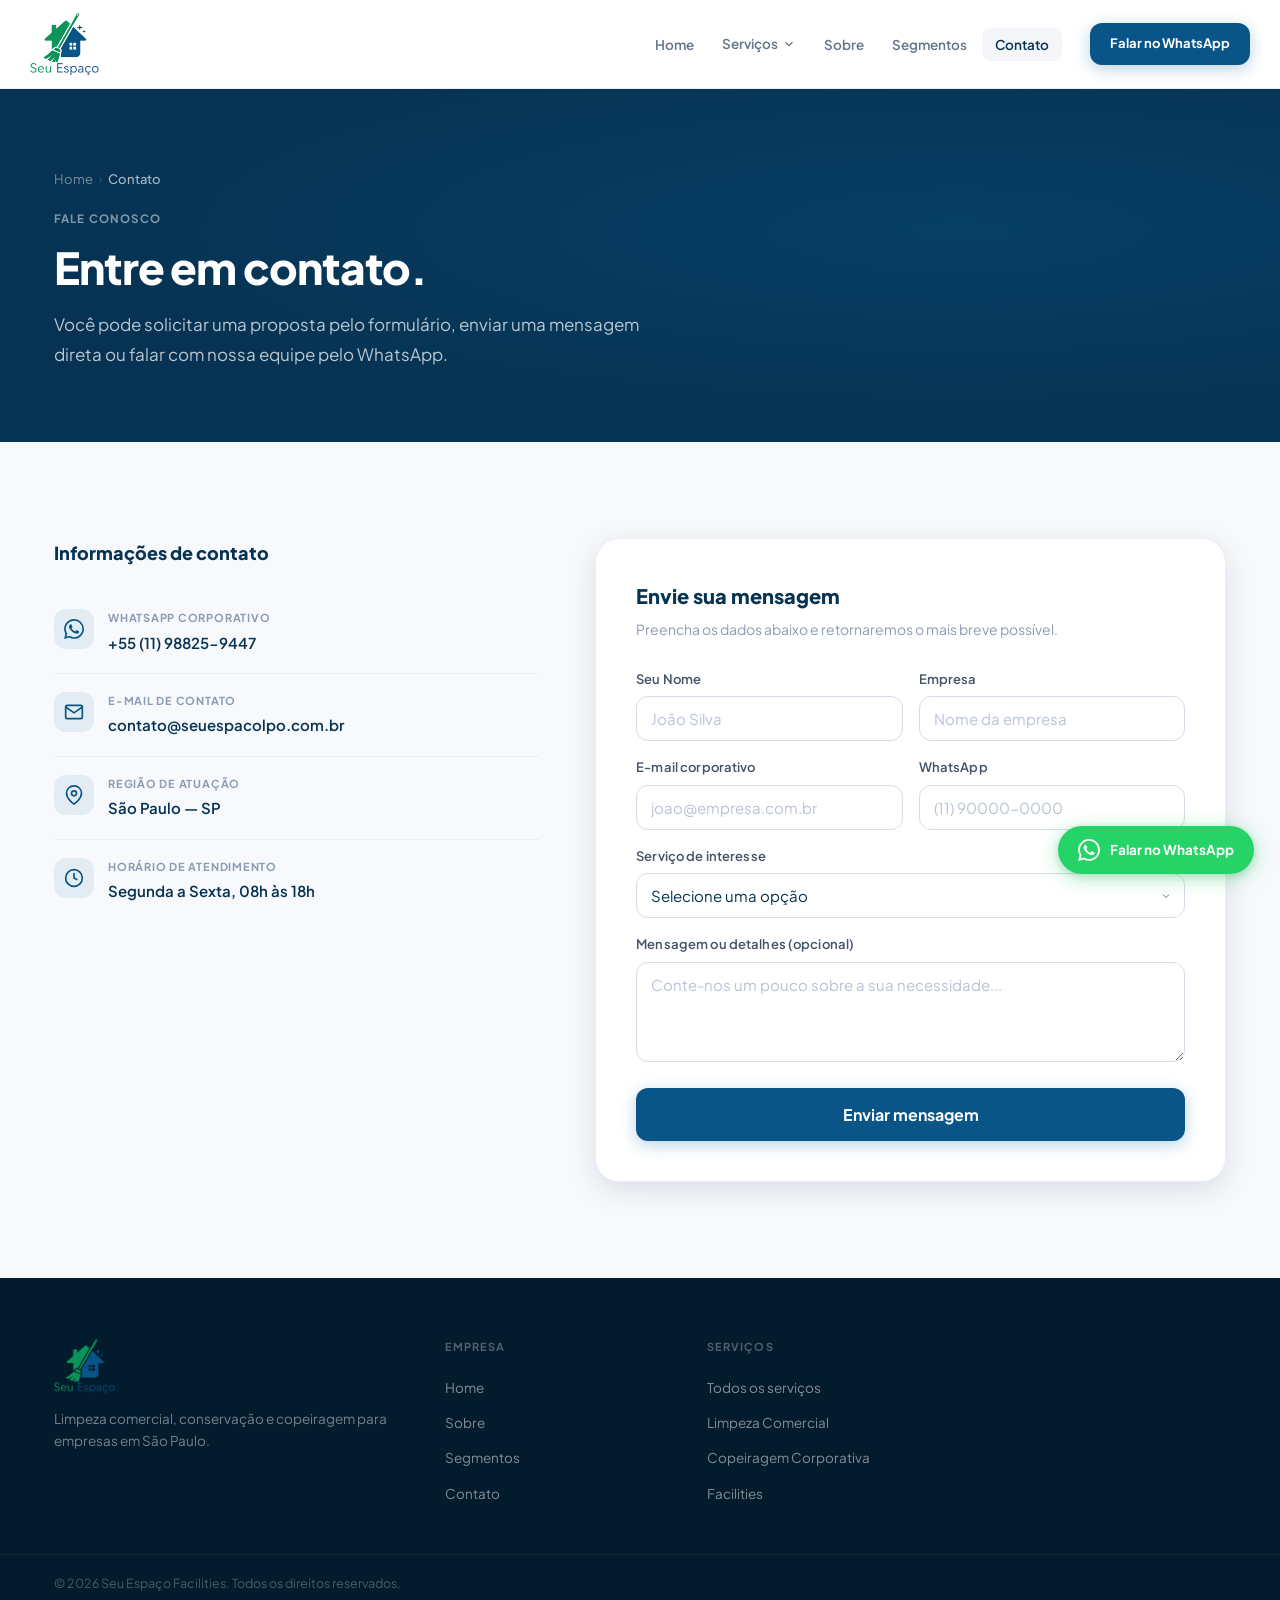
==== commit 5577e6fd: "feat: atualizacoes no layout, imagens mais realistas e infos de contato" ====
--- a/contato/index.html
+++ b/contato/index.html
@@ -85,7 +85,7 @@
               <div class="contact-info-icon"><svg width="20" height="20" viewBox="0 0 24 24" fill="none" stroke="currentColor" stroke-width="2"><path d="M4 4h16c1.1 0 2 .9 2 2v12c0 1.1-.9 2-2 2H4c-1.1 0-2-.9-2-2V6c0-1.1.9-2 2-2z"/><polyline points="22,6 12,13 2,6"/></svg></div>
               <div>
                 <div class="contact-info-label">E-mail de Contato</div>
-                <div class="contact-info-value"><a href="mailto:contato@[DOMINIO].com.br">contato@[DOMINIO].com.br</a></div>
+                <div class="contact-info-value"><a href="mailto:contato@seuespacolpo.com.br">contato@seuespacolpo.com.br</a></div>
               </div>
             </div>
 
--- a/style.css
+++ b/style.css
@@ -339,7 +339,7 @@
 .card-icon{
   width:48px;height:48px;background:var(--accent-light);
   border-radius:var(--r-sm);display:flex;align-items:center;justify-content:center;
-  color:var(--accent);margin-bottom:18px;flex-shrink:0
+  color:var(--accent);margin:0 auto 18px;flex-shrink:0
 }
 .card-title{font-size:16px;font-weight:800;color:var(--navy);margin-bottom:8px;line-height:1.3}
 .card-text{font-size:14px;color:var(--gray-500);line-height:1.65}
@@ -876,9 +876,11 @@
 }
 .svc-card:hover{box-shadow:var(--sh-lg);transform:translateY(-4px);border-color:var(--gray-200)}
 .svc-card-icon{
-  width:56px;height:56px;background:var(--accent-light);
-  border-radius:var(--r-lg);display:flex;align-items:center;
-  justify-content:center;color:var(--accent);margin-bottom:20px
+  display:flex;align-items:center;
+  color:var(--accent);margin-bottom:24px
+}
+.svc-card-icon img, .svc-card-icon svg{
+  width:80px;height:80px;object-fit:contain;display:block
 }
 .svc-card-title{font-size:19px;font-weight:800;color:var(--navy);margin-bottom:10px}
 .svc-card-text{font-size:15px;color:var(--gray-500);line-height:1.7;margin-bottom:24px;flex:1}
